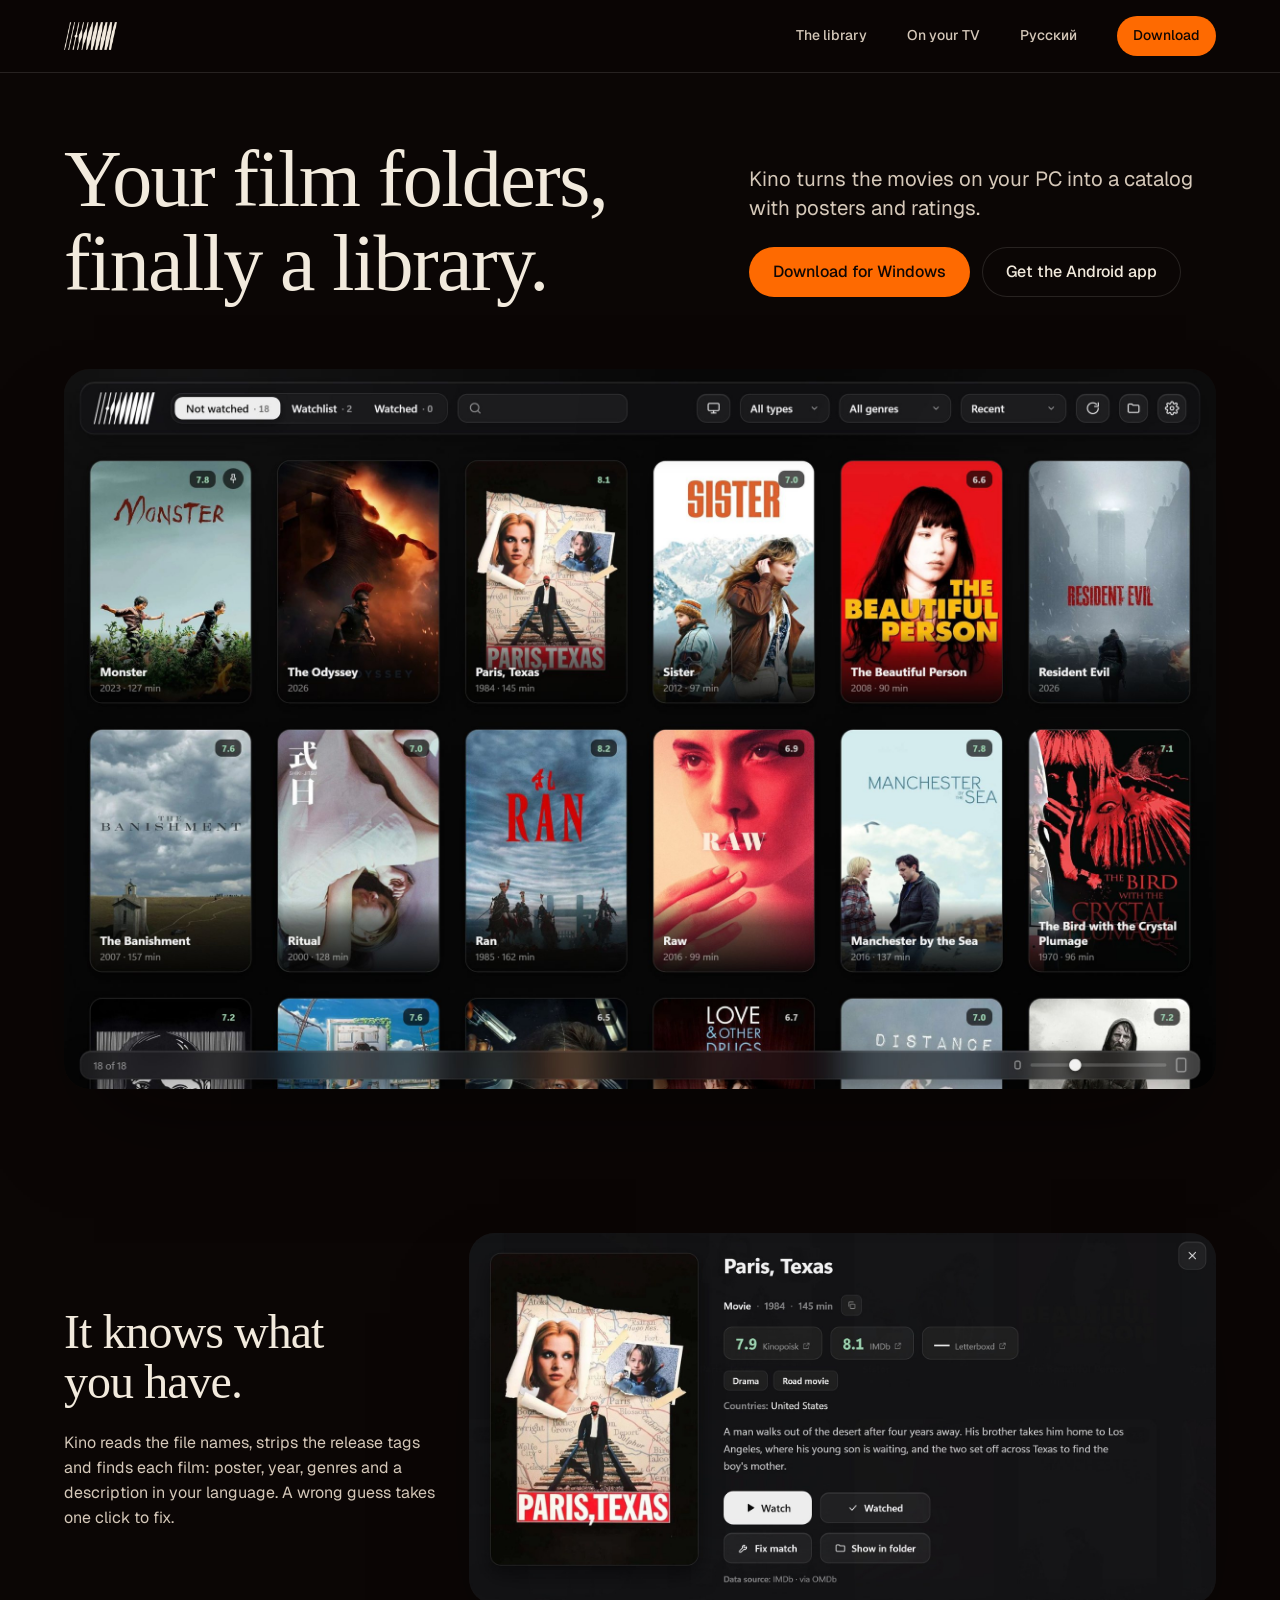
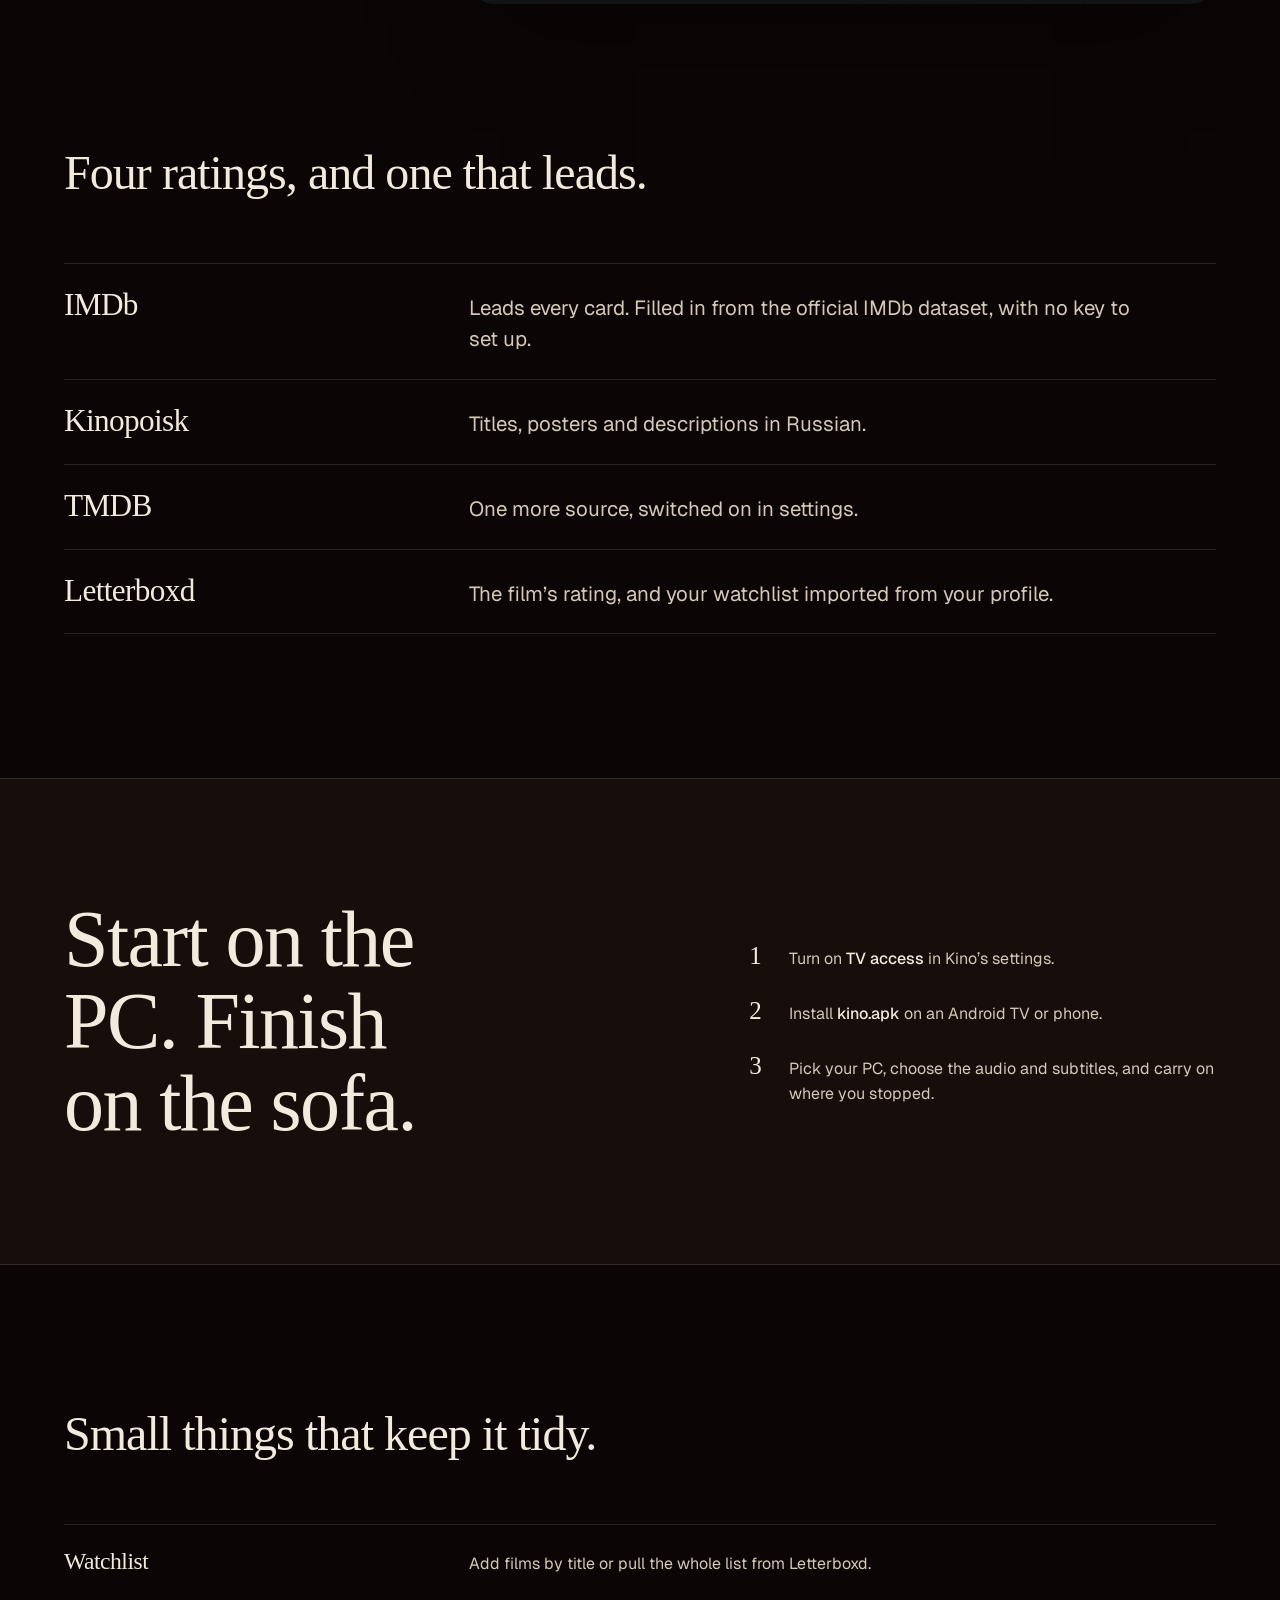
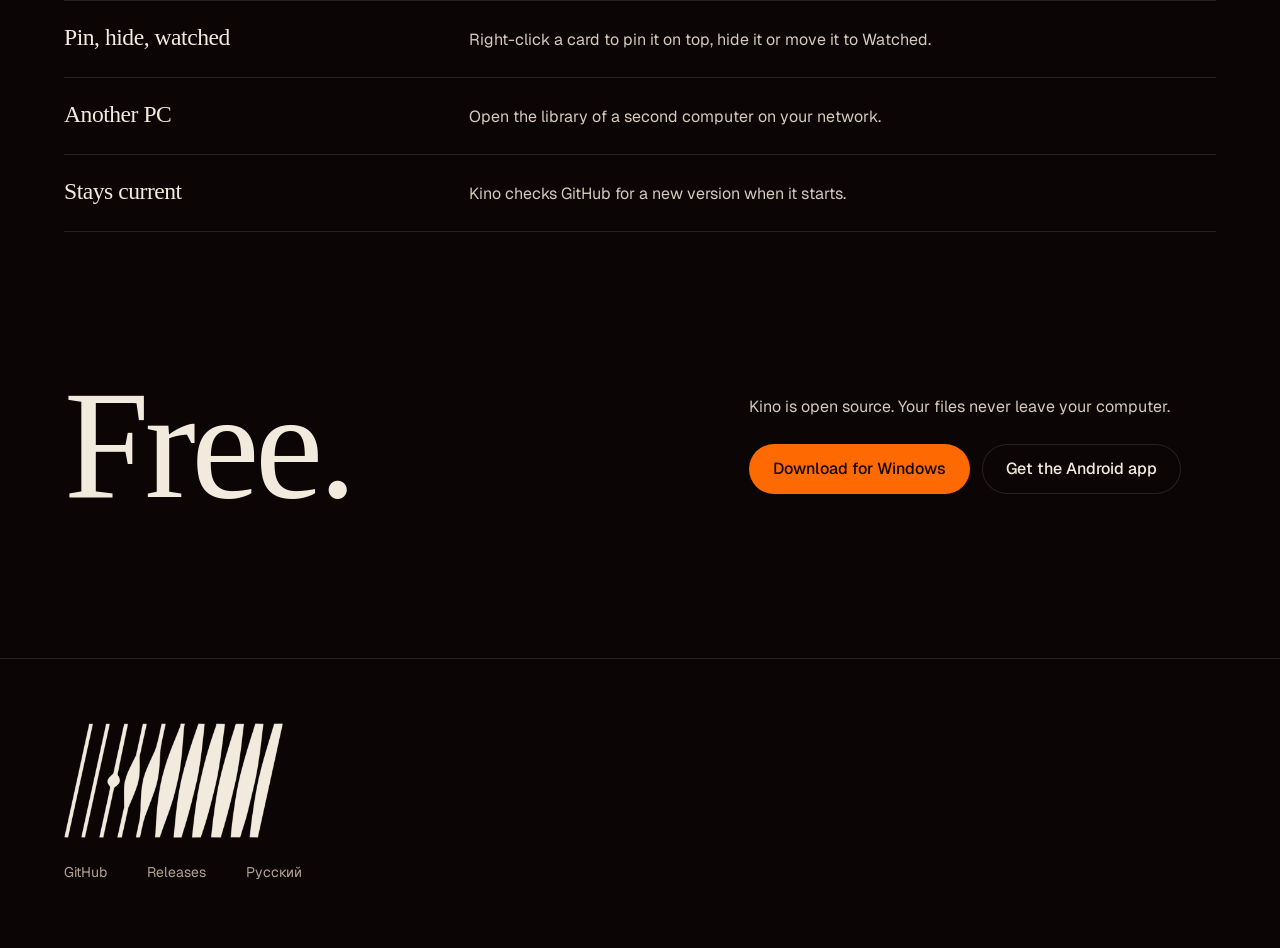
==== docs/index.html @ bf4167ba "Add site" ====
<!doctype html>
<html lang="en">
<head>
<meta charset="utf-8">
<meta name="viewport" content="width=device-width, initial-scale=1">
<title>Kino, a library for your films</title>
<meta name="description" content="Kino turns folders of movies and series on your PC into a catalog with posters and ratings, and plays them on Android TV.">
<link rel="preconnect" href="https://fonts.googleapis.com">
<link rel="preconnect" href="https://fonts.gstatic.com" crossorigin>
<link href="https://api.fontshare.com/v2/css?f[]=boska@500&display=swap" rel="stylesheet">
<link href="https://fonts.googleapis.com/css2?family=Geist:wght@400;500&family=Playfair+Display:wght@500&display=swap" rel="stylesheet">
<link rel="stylesheet" href="styles.css">
</head>
<body>
<header class="nav">
<div class="container">
<a class="wordmark" href="#top"><span class="logo"></span><span class="visually-hidden">Kino</span></a>
<ul class="nav-links">
<li><a href="#library">The library</a></li>
<li><a href="#tv">On your TV</a></li>
<li><a href="ru.html" lang="ru">Русский</a></li>
</ul>
<a class="btn btn--primary btn--small" href="#get">Download</a>
</div>
</header>

<main id="top">
<div class="hero container">
<div class="hero-head">
<h1>Your film folders, finally a library.</h1>
<div class="hero-side">
<p class="lead">Kino turns the movies on your PC into a catalog with posters and ratings.</p>
<div class="actions">
<a class="btn btn--primary" href="https://github.com/idLorem/kino/releases/latest/download/installer.exe">Download for Windows</a>
<a class="btn btn--ghost" href="https://github.com/idLorem/kino/releases/latest/download/kino.apk">Get the Android app</a>
</div>
</div>
</div>
<figure class="screen"><img src="images/kino-library.jpg" width="2400" height="1500" alt="The Kino window: a grid of film posters with ratings, tabs for Not watched, Watchlist and Watched, and filters by type and genre"></figure>
</div>

<section id="library" class="container">
<div class="split">
<div class="split-text">
<h2>It knows what you have.</h2>
<p>Kino reads the file names, strips the release tags and finds each film: poster, year, genres and a description in your language. A wrong guess takes one click to fix.</p>
</div>
<figure class="screen"><img src="images/kino-card.jpg" width="1790" height="890" loading="lazy" alt="A film card in Kino: poster, ratings from Kinopoisk and IMDb, genres, description and the Watch button"></figure>
</div>
</section>

<section class="container">
<h2>Four ratings, and one that leads.</h2>
<dl class="rows">
<div><dt>IMDb</dt><dd>Leads every card. Filled in from the official IMDb dataset, with no key to set up.</dd></div>
<div><dt>Kinopoisk</dt><dd>Titles, posters and descriptions in Russian.</dd></div>
<div><dt>TMDB</dt><dd>One more source, switched on in settings.</dd></div>
<div><dt>Letterboxd</dt><dd>The film’s rating, and your watchlist imported from your profile.</dd></div>
</dl>
</section>

<div id="tv" class="band">
<div class="container">
<h2 class="statement">Start on the PC. Finish on the sofa.</h2>
<ol class="steps">
<li><span>Turn on <strong>TV access</strong> in Kino’s settings.</span></li>
<li><span>Install <strong>kino.apk</strong> on an Android TV or phone.</span></li>
<li><span>Pick your PC, choose the audio and subtitles, and carry on where you stopped.</span></li>
</ol>
</div>
</div>

<section class="container">
<h2>Small things that keep it tidy.</h2>
<dl class="rows rows--tight">
<div><dt>Watchlist</dt><dd>Add films by title or pull the whole list from Letterboxd.</dd></div>
<div><dt>Pin, hide, watched</dt><dd>Right-click a card to pin it on top, hide it or move it to Watched.</dd></div>
<div><dt>Another PC</dt><dd>Open the library of a second computer on your network.</dd></div>
<div><dt>Stays current</dt><dd>Kino checks GitHub for a new version when it starts.</dd></div>
</dl>
</section>

<section id="get" class="container">
<div class="get">
<p class="figure">Free.</p>
<div class="get-side">
<p>Kino is open source. Your files never leave your computer.</p>
<div class="actions">
<a class="btn btn--primary" href="https://github.com/idLorem/kino/releases/latest/download/installer.exe">Download for Windows</a>
<a class="btn btn--ghost" href="https://github.com/idLorem/kino/releases/latest/download/kino.apk">Get the Android app</a>
</div>
</div>
</div>
</section>
</main>

<footer class="footer">
<div class="container">
<p class="mast"><span class="logo"></span><span class="visually-hidden">Kino</span></p>
<ul>
<li><a href="https://github.com/idLorem/kino">GitHub</a></li>
<li><a href="https://github.com/idLorem/kino/releases/latest">Releases</a></li>
<li><a href="ru.html" lang="ru">Русский</a></li>
</ul>
</div>
</footer>
</body>
</html>
---- docs/styles.css ----
@import url("./tokens.css");
@import url("./base.css");

:root:lang(ru) { --font-display: "Playfair Display", "Iowan Old Style", Georgia, serif; }

html { scroll-behavior: smooth; }
body { min-height: 100vh; }
h1, h2, h3 { color: var(--color-ink); }
.muted { color: var(--color-muted); }

.nav { position: sticky; top: 0; z-index: var(--z-sticky-nav); background: color-mix(in oklab, var(--color-paper) 88%, transparent); border-bottom: var(--rule-hair) solid var(--color-rule); }
.nav .container { display: flex; align-items: center; gap: var(--space-xl); min-height: 72px; }
.wordmark { font-family: var(--font-display); font-weight: var(--display-weight); font-size: var(--text-xl); letter-spacing: var(--tracking-display); text-decoration: none; margin-right: auto; }
.logo { display: block; height: 28px; aspect-ratio: 696 / 365; background: var(--color-ink); -webkit-mask: url("images/logo.png") center / contain no-repeat; mask: url("images/logo.png") center / contain no-repeat; }
.footer .mast .logo { height: clamp(64px, 9vw, 120px); }
.nav-links { display: flex; gap: var(--space-xl); list-style: none; margin: 0; padding: 0; font-size: var(--text-sm); font-weight: 500; }
.nav-links a { color: var(--color-ink-2); text-decoration: none; transition: color var(--dur-short) var(--ease-out); }
.nav-links a:hover { color: var(--color-ink); text-decoration: underline; }

.btn { display: inline-flex; align-items: center; justify-content: center; min-height: 50px; padding: 0 var(--space-lg); border: 0; border-radius: var(--radius-pill); font-weight: 500; text-decoration: none; cursor: pointer; white-space: nowrap; transition: background-color var(--dur-short) var(--ease-out), box-shadow var(--dur-short) var(--ease-out), transform var(--dur-micro) var(--ease-out); }
.btn:active { transform: translateY(1px); }
.btn--primary { background: var(--color-accent); color: var(--color-accent-ink); }
.btn--primary:hover { background: var(--color-focus); }
.btn--primary:active { background: var(--heat-3); }
.btn--ghost { background: transparent; color: var(--color-ink); box-shadow: inset 0 0 0 var(--rule-hair) var(--color-rule); }
.btn--ghost:hover { background: var(--color-paper-2); box-shadow: inset 0 0 0 var(--rule-hair) var(--color-muted); }
.btn--ghost:active { background: var(--color-paper-3); }
.btn--small { min-height: 40px; padding: 0 var(--space-md); font-size: var(--text-sm); }
.btn[aria-disabled="true"] { opacity: 0.45; pointer-events: none; }
.actions { display: flex; flex-wrap: wrap; gap: var(--space-sm); }

.hero { padding-top: var(--space-2xl); }
.hero-head { display: grid; grid-template-columns: minmax(0, 7fr) minmax(0, 5fr); gap: var(--gap-columns); align-items: end; }
.hero-side { display: grid; gap: var(--space-lg); justify-items: start; padding-bottom: var(--space-xs); }
.hero-side .lead { color: var(--color-ink-2); }
.screen { margin: 0; border-radius: min(2vw, var(--radius-card)); overflow: hidden; box-shadow: var(--shadow-card); background: var(--color-paper-2); }
.screen img { width: 100%; }
.hero .screen { margin-top: var(--space-2xl); animation: rise var(--dur-long) var(--ease-out) both; animation-duration: 900ms; }
@keyframes rise { from { opacity: 0; transform: translateY(40px); } to { opacity: 1; transform: none; } }

section { padding-top: var(--section-gap); }
.split { display: grid; grid-template-columns: minmax(0, 4fr) minmax(0, 8fr); gap: var(--gap-columns); align-items: center; }
.split-text { display: grid; gap: var(--space-lg); }
.split-text p { color: var(--color-ink-2); }

.rows { margin: var(--space-2xl) 0 0; padding: 0; list-style: none; border-top: var(--rule-hair) solid var(--color-rule); }
.rows > li, .rows > div { display: grid; grid-template-columns: minmax(0, 4fr) minmax(0, 8fr); gap: var(--gap-columns); align-items: baseline; padding: var(--space-lg) 0; border-bottom: var(--rule-hair) solid var(--color-rule); }
.rows dt, .rows .name { font-family: var(--font-display); font-weight: var(--display-weight); font-size: var(--text-2xl); letter-spacing: var(--tracking-display); line-height: 1.1; }
.rows dd, .rows .what { margin: 0; color: var(--color-ink-2); font-size: var(--text-lead); max-width: 48ch; }
.rows--tight dt { font-size: var(--text-title); }
.rows--tight dd { font-size: var(--text-md); }

.band { color: var(--color-ink); margin-top: var(--section-gap); padding-block: var(--section-gap-s); background: var(--color-paper-2); border-block: var(--rule-hair) solid var(--color-rule); }
.band .container { display: grid; grid-template-columns: minmax(0, 7fr) minmax(0, 5fr); gap: var(--gap-columns); align-items: center; }
.statement { font-size: var(--text-display); line-height: 1.02; max-width: 14ch; }
:lang(ru) .statement { font-size: var(--text-display-s); line-height: 1.08; max-width: 16ch; }
.steps { margin: 0; padding: 0; list-style: none; counter-reset: step; display: grid; gap: var(--space-md); }
.steps li { counter-increment: step; display: grid; grid-template-columns: 2.5rem minmax(0, 1fr); align-items: baseline; color: var(--color-ink-2); }
.steps li::before { content: counter(step); font-family: var(--font-display); font-weight: var(--display-weight); font-size: var(--text-xl); color: var(--color-ink); font-variant-numeric: lining-nums tabular-nums; }
.steps strong { color: var(--color-ink); font-weight: 500; }

.get { display: grid; grid-template-columns: minmax(0, 7fr) minmax(0, 5fr); gap: var(--gap-columns); align-items: center; }
.figure { font-family: var(--font-display); font-weight: var(--display-weight); font-size: clamp(4.5rem, 12vw, 11rem); line-height: 0.9; min-width: 0; letter-spacing: -0.03em; font-variant-numeric: lining-nums tabular-nums; }
:lang(ru) .figure { font-size: clamp(3rem, 7.4vw, 7rem); line-height: 1; }
.get-side { display: grid; gap: var(--space-lg); justify-items: start; }
.get-side p { color: var(--color-ink-2); }

.footer { margin-top: var(--section-gap); padding-block: var(--space-2xl); border-top: var(--rule-hair) solid var(--color-rule); }
.footer .container { display: grid; gap: var(--space-lg); }
.footer .mast { font-family: var(--font-display); font-weight: var(--display-weight); font-size: var(--text-display); letter-spacing: var(--tracking-display); line-height: 1; }
.footer ul { display: flex; flex-wrap: wrap; gap: var(--space-xl); list-style: none; margin: 0; padding: 0; font-size: var(--text-sm); color: var(--color-muted); }
.footer a { text-decoration: none; }
.footer a:hover { color: var(--color-ink); text-decoration: underline; }

@media (max-width: 60rem) {
  .hero-head, .split, .band .container, .get { grid-template-columns: minmax(0, 1fr); align-items: start; }
  .rows > div { grid-template-columns: minmax(0, 1fr); gap: var(--space-xs); }
  .nav-links { display: none; }
  .hero { padding-top: var(--space-xl); }
  .hero .screen { margin-top: var(--space-xl); }
}
@media (prefers-reduced-motion: reduce) {
  html { scroll-behavior: auto; }
  .hero .screen { animation: none; }
}
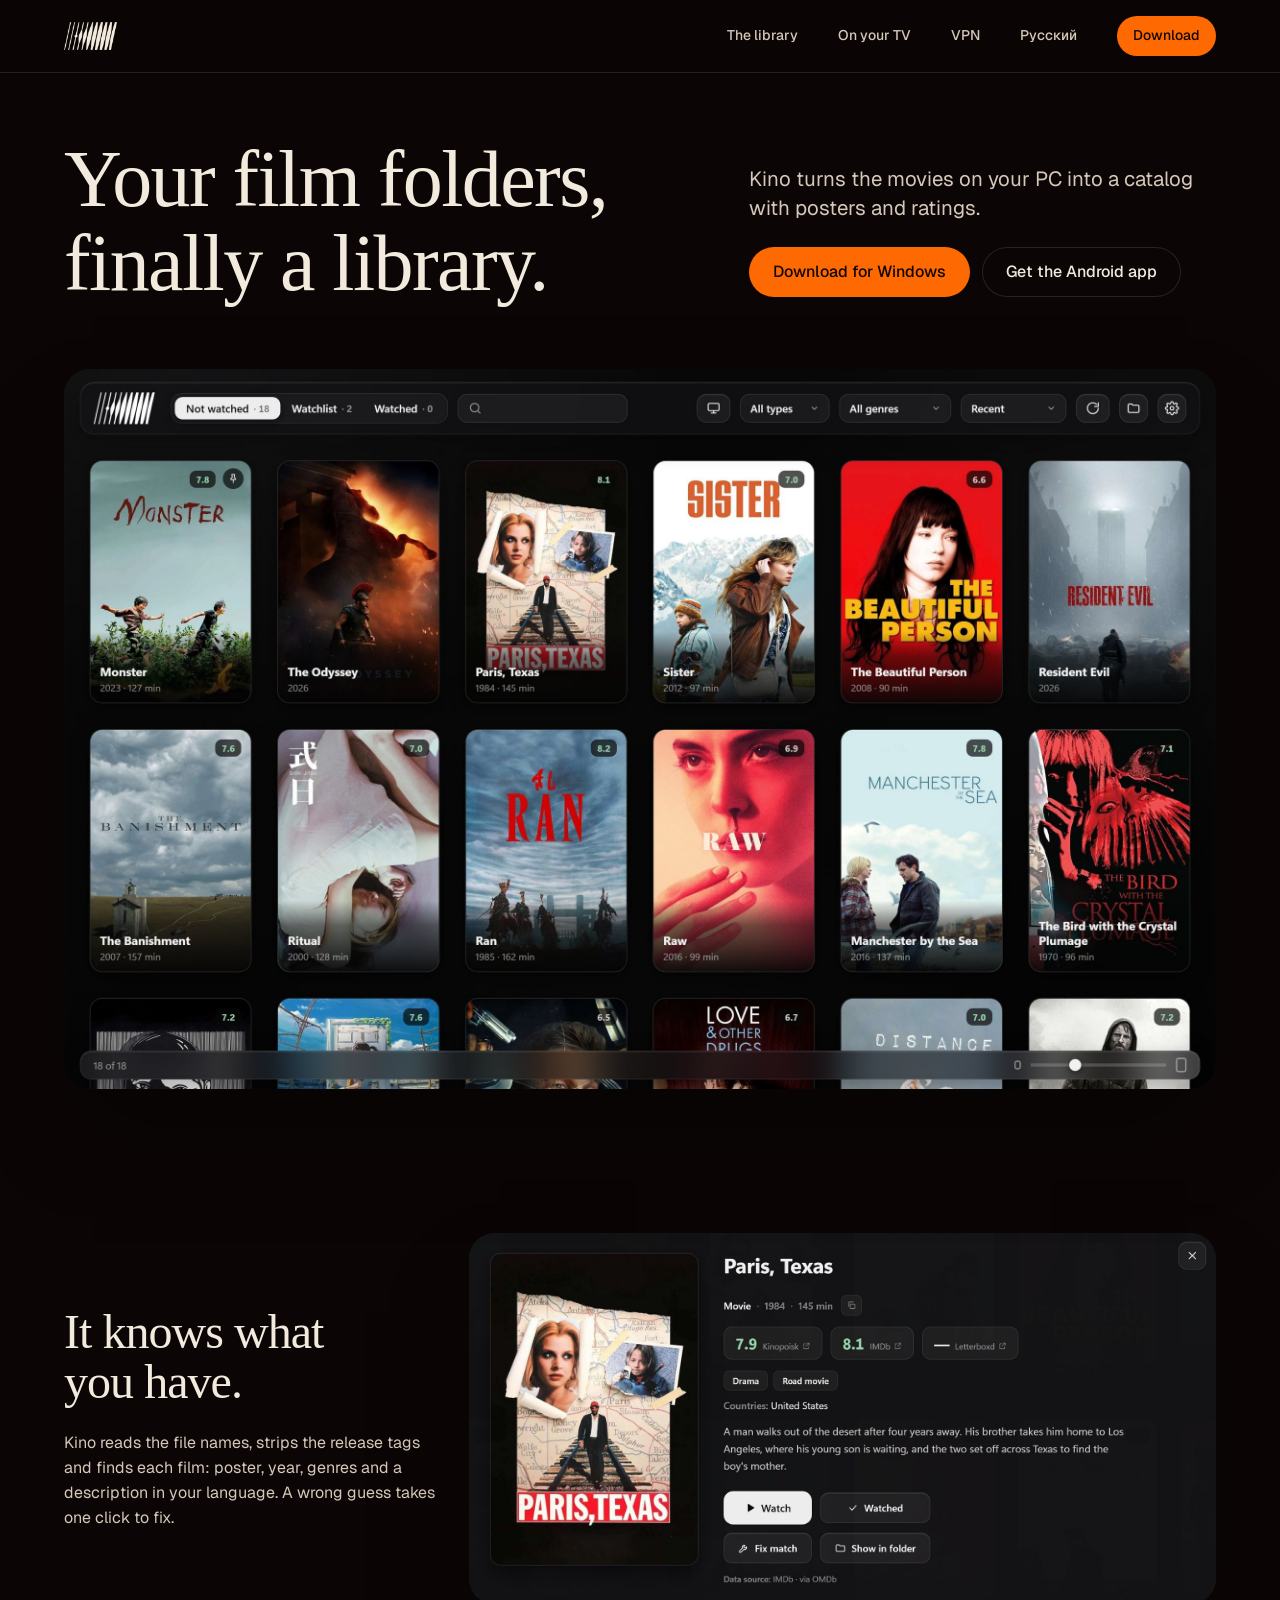
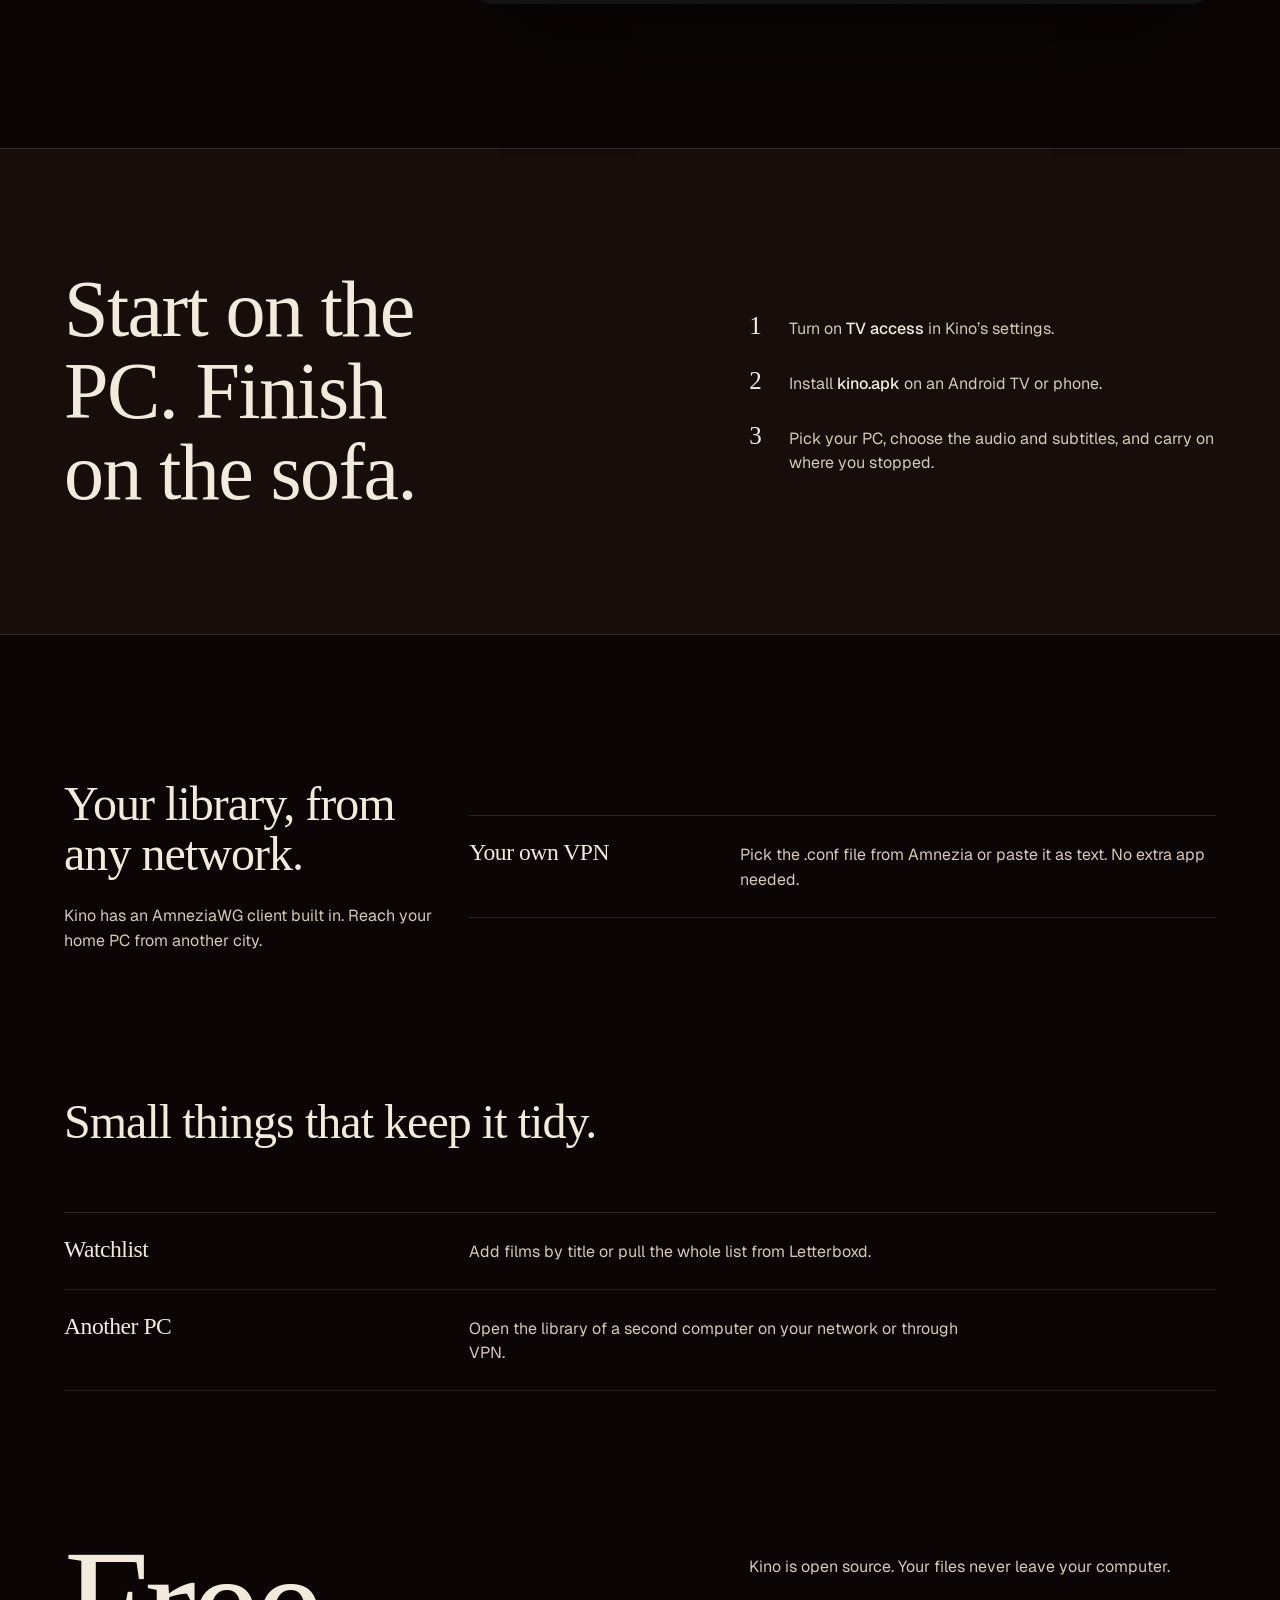
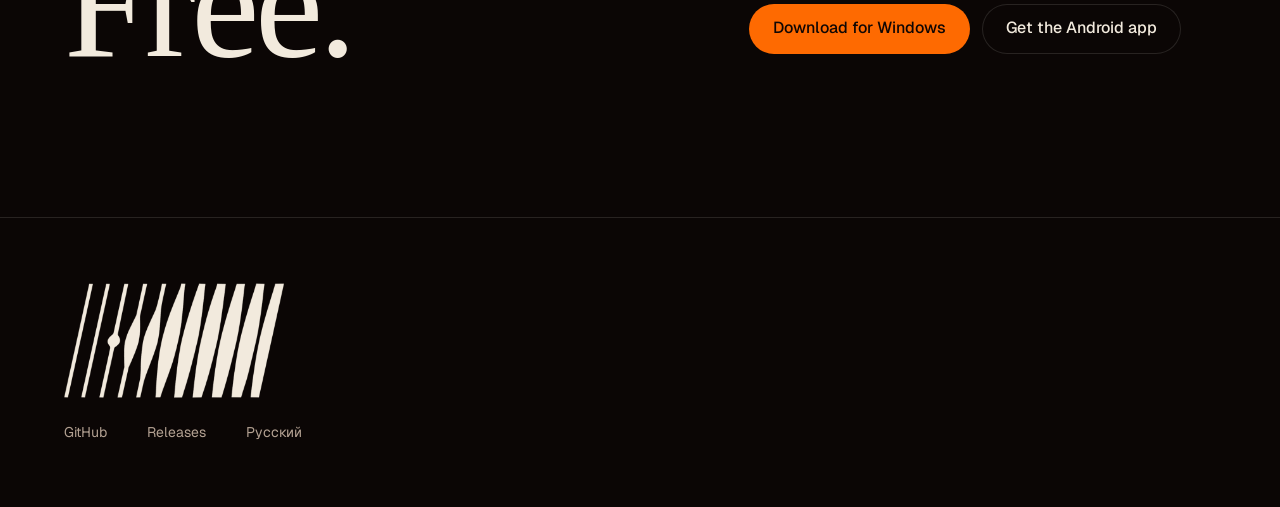
==== commit 21ebdeac: "1.0.9" ====
--- a/docs/index.html
+++ b/docs/index.html
@@ -18,6 +18,7 @@
 <ul class="nav-links">
 <li><a href="#library">The library</a></li>
 <li><a href="#tv">On your TV</a></li>
+<li><a href="#vpn">VPN</a></li>
 <li><a href="ru.html" lang="ru">Русский</a></li>
 </ul>
 <a class="btn btn--primary btn--small" href="#get">Download</a>
@@ -49,16 +50,6 @@
 </div>
 </section>
 
-<section class="container">
-<h2>Four ratings, and one that leads.</h2>
-<dl class="rows">
-<div><dt>IMDb</dt><dd>Leads every card. Filled in from the official IMDb dataset, with no key to set up.</dd></div>
-<div><dt>Kinopoisk</dt><dd>Titles, posters and descriptions in Russian.</dd></div>
-<div><dt>TMDB</dt><dd>One more source, switched on in settings.</dd></div>
-<div><dt>Letterboxd</dt><dd>The film’s rating, and your watchlist imported from your profile.</dd></div>
-</dl>
-</section>
-
 <div id="tv" class="band">
 <div class="container">
 <h2 class="statement">Start on the PC. Finish on the sofa.</h2>
@@ -70,13 +61,23 @@
 </div>
 </div>
 
+<section id="vpn" class="container">
+<div class="split">
+<div class="split-text">
+<h2>Your library, from any network.</h2>
+<p>Kino has an AmneziaWG client built in. Reach your home PC from another city.</p>
+</div>
+<dl class="rows rows--tight">
+<div><dt>Your own VPN</dt><dd>Pick the .conf file from Amnezia or paste it as text. No extra app needed.</dd></div>
+</dl>
+</div>
+</section>
+
 <section class="container">
 <h2>Small things that keep it tidy.</h2>
 <dl class="rows rows--tight">
 <div><dt>Watchlist</dt><dd>Add films by title or pull the whole list from Letterboxd.</dd></div>
-<div><dt>Pin, hide, watched</dt><dd>Right-click a card to pin it on top, hide it or move it to Watched.</dd></div>
-<div><dt>Another PC</dt><dd>Open the library of a second computer on your network.</dd></div>
-<div><dt>Stays current</dt><dd>Kino checks GitHub for a new version when it starts.</dd></div>
+<div><dt>Another PC</dt><dd>Open the library of a second computer on your network or through VPN.</dd></div>
 </dl>
 </section>
 
--- a/docs/styles.css
+++ b/docs/styles.css
@@ -42,6 +42,7 @@
 .split { display: grid; grid-template-columns: minmax(0, 4fr) minmax(0, 8fr); gap: var(--gap-columns); align-items: center; }
 .split-text { display: grid; gap: var(--space-lg); }
 .split-text p { color: var(--color-ink-2); }
+.split > .rows { margin-top: 0; }
 
 .rows { margin: var(--space-2xl) 0 0; padding: 0; list-style: none; border-top: var(--rule-hair) solid var(--color-rule); }
 .rows > li, .rows > div { display: grid; grid-template-columns: minmax(0, 4fr) minmax(0, 8fr); gap: var(--gap-columns); align-items: baseline; padding: var(--space-lg) 0; border-bottom: var(--rule-hair) solid var(--color-rule); }
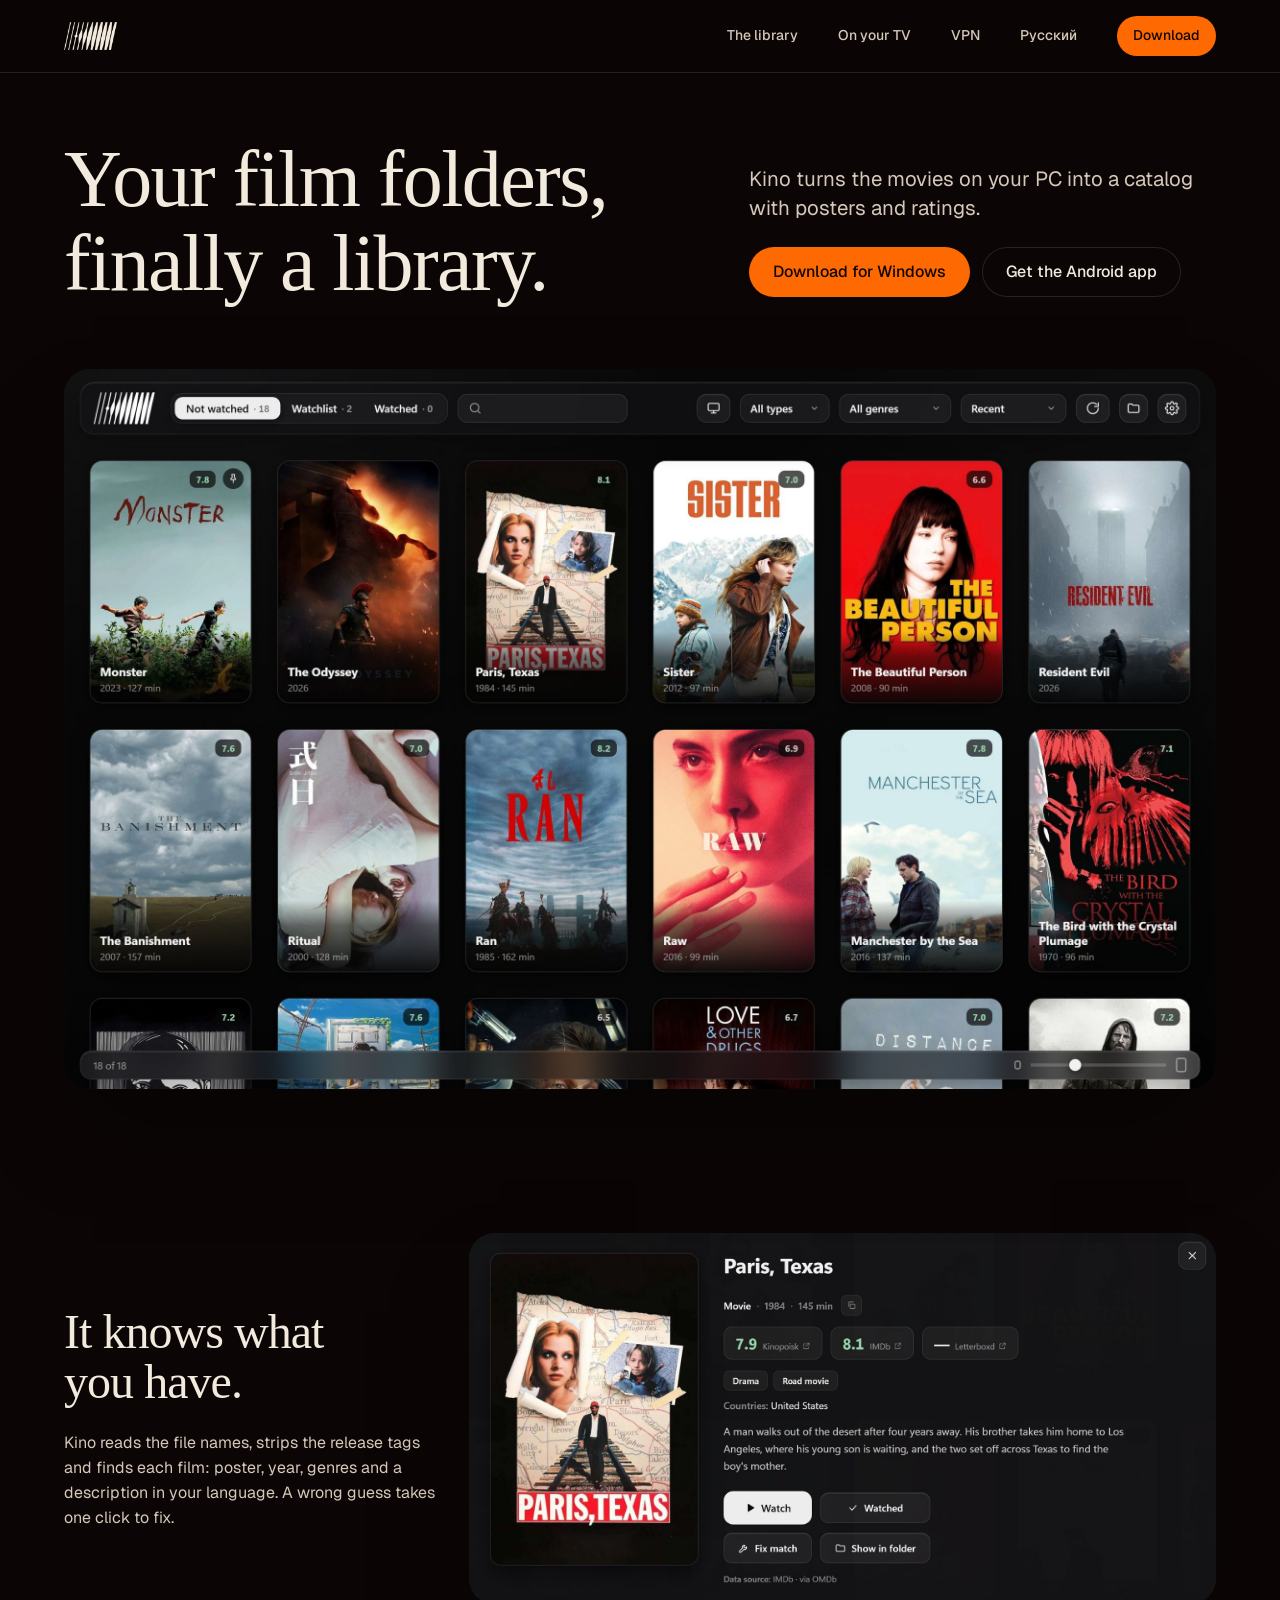
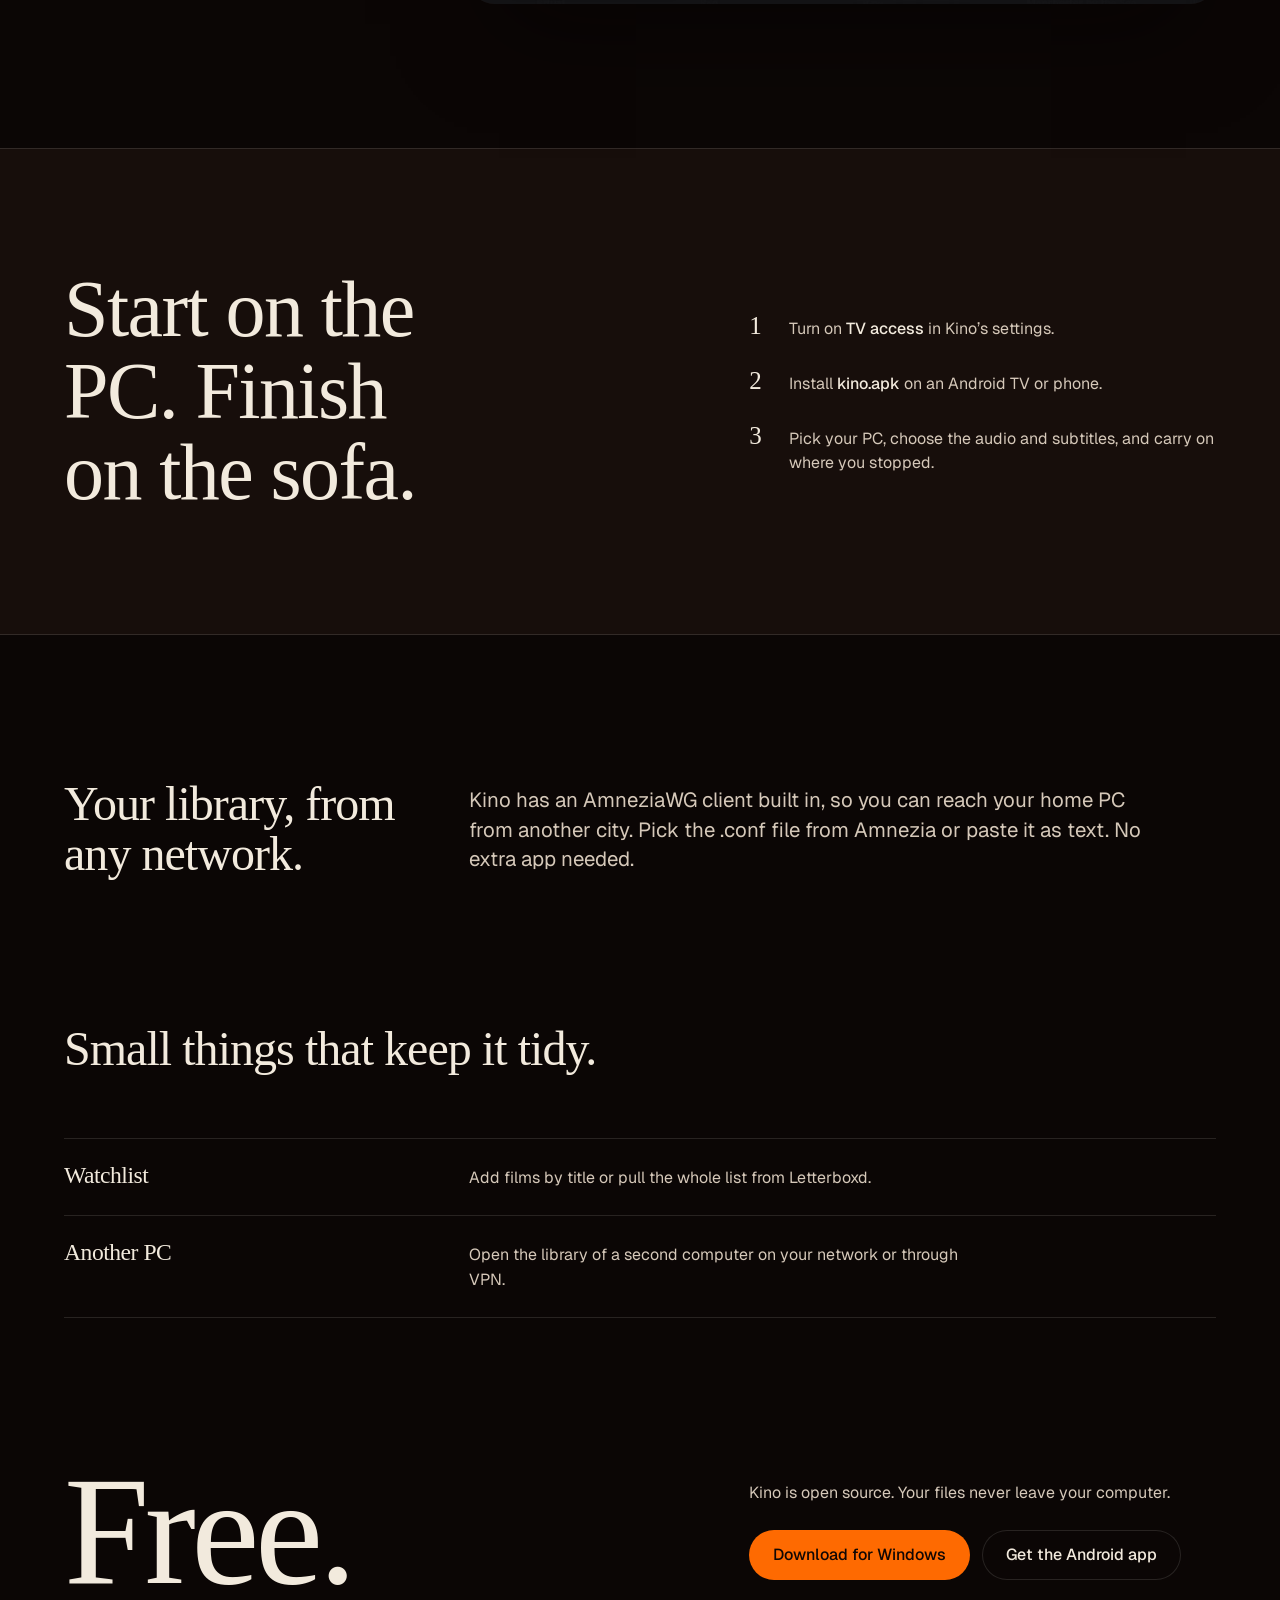
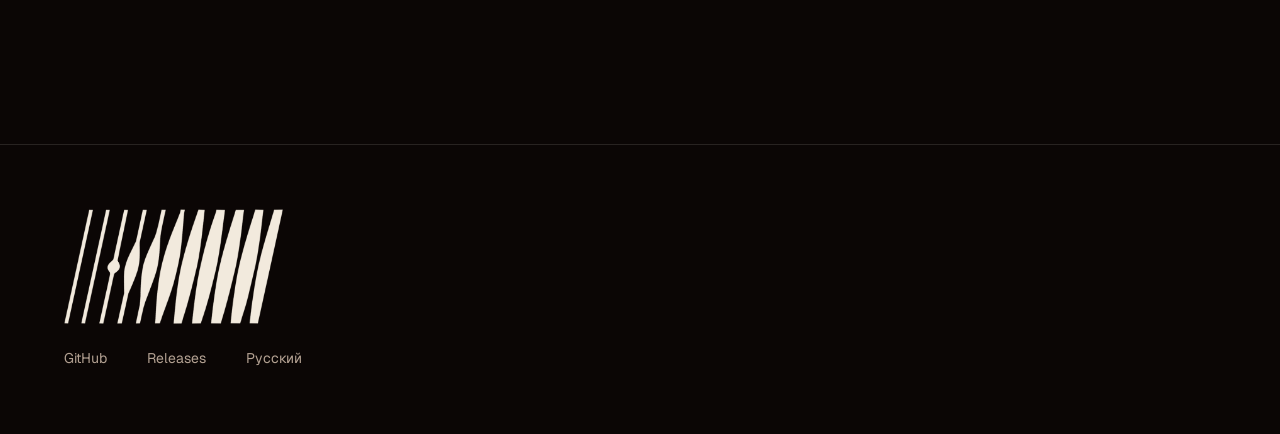
==== commit 346de4e3: "1.0.9" ====
--- a/docs/index.html
+++ b/docs/index.html
@@ -63,13 +63,8 @@
 
 <section id="vpn" class="container">
 <div class="split">
-<div class="split-text">
 <h2>Your library, from any network.</h2>
-<p>Kino has an AmneziaWG client built in. Reach your home PC from another city.</p>
-</div>
-<dl class="rows rows--tight">
-<div><dt>Your own VPN</dt><dd>Pick the .conf file from Amnezia or paste it as text. No extra app needed.</dd></div>
-</dl>
+<p class="lead">Kino has an AmneziaWG client built in, so you can reach your home PC from another city. Pick the .conf file from Amnezia or paste it as text. No extra app needed.</p>
 </div>
 </section>
 
--- a/docs/styles.css
+++ b/docs/styles.css
@@ -42,7 +42,7 @@
 .split { display: grid; grid-template-columns: minmax(0, 4fr) minmax(0, 8fr); gap: var(--gap-columns); align-items: center; }
 .split-text { display: grid; gap: var(--space-lg); }
 .split-text p { color: var(--color-ink-2); }
-.split > .rows { margin-top: 0; }
+.split > .lead { color: var(--color-ink-2); max-width: 48ch; }
 
 .rows { margin: var(--space-2xl) 0 0; padding: 0; list-style: none; border-top: var(--rule-hair) solid var(--color-rule); }
 .rows > li, .rows > div { display: grid; grid-template-columns: minmax(0, 4fr) minmax(0, 8fr); gap: var(--gap-columns); align-items: baseline; padding: var(--space-lg) 0; border-bottom: var(--rule-hair) solid var(--color-rule); }
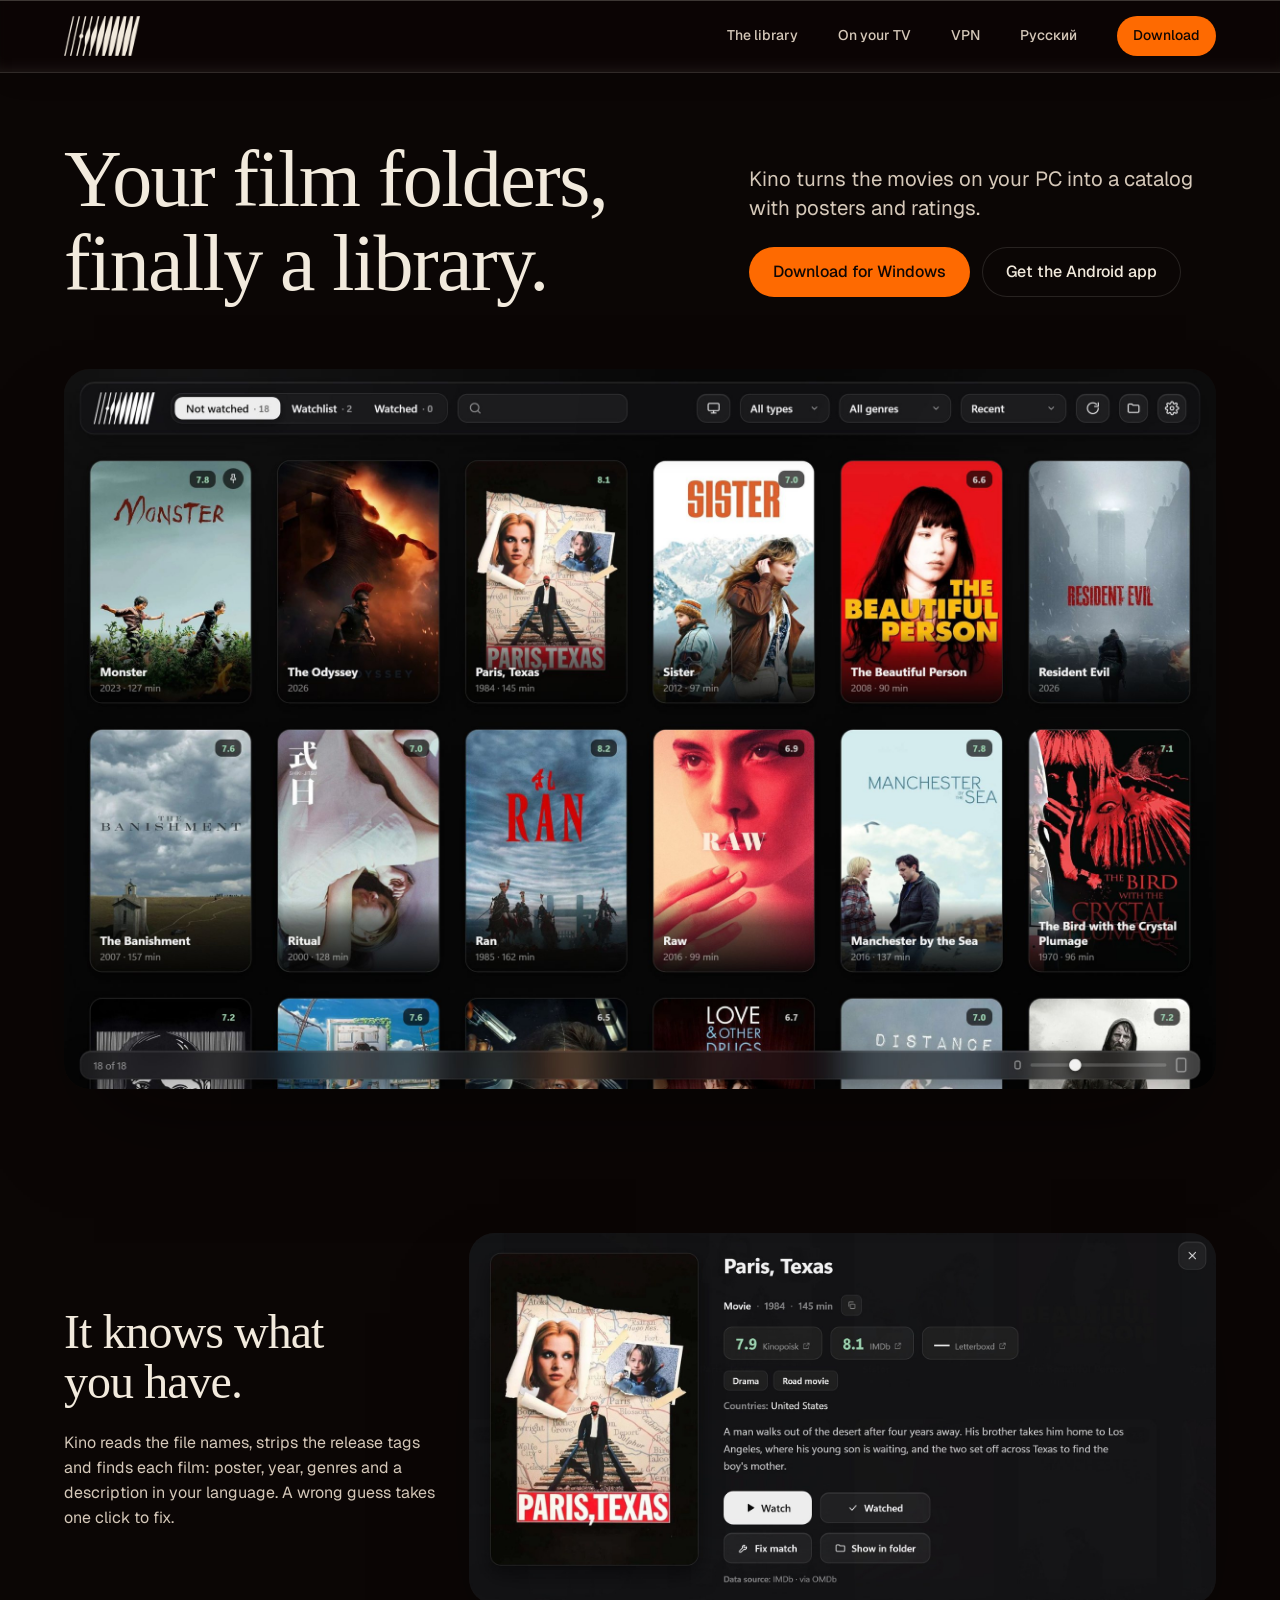
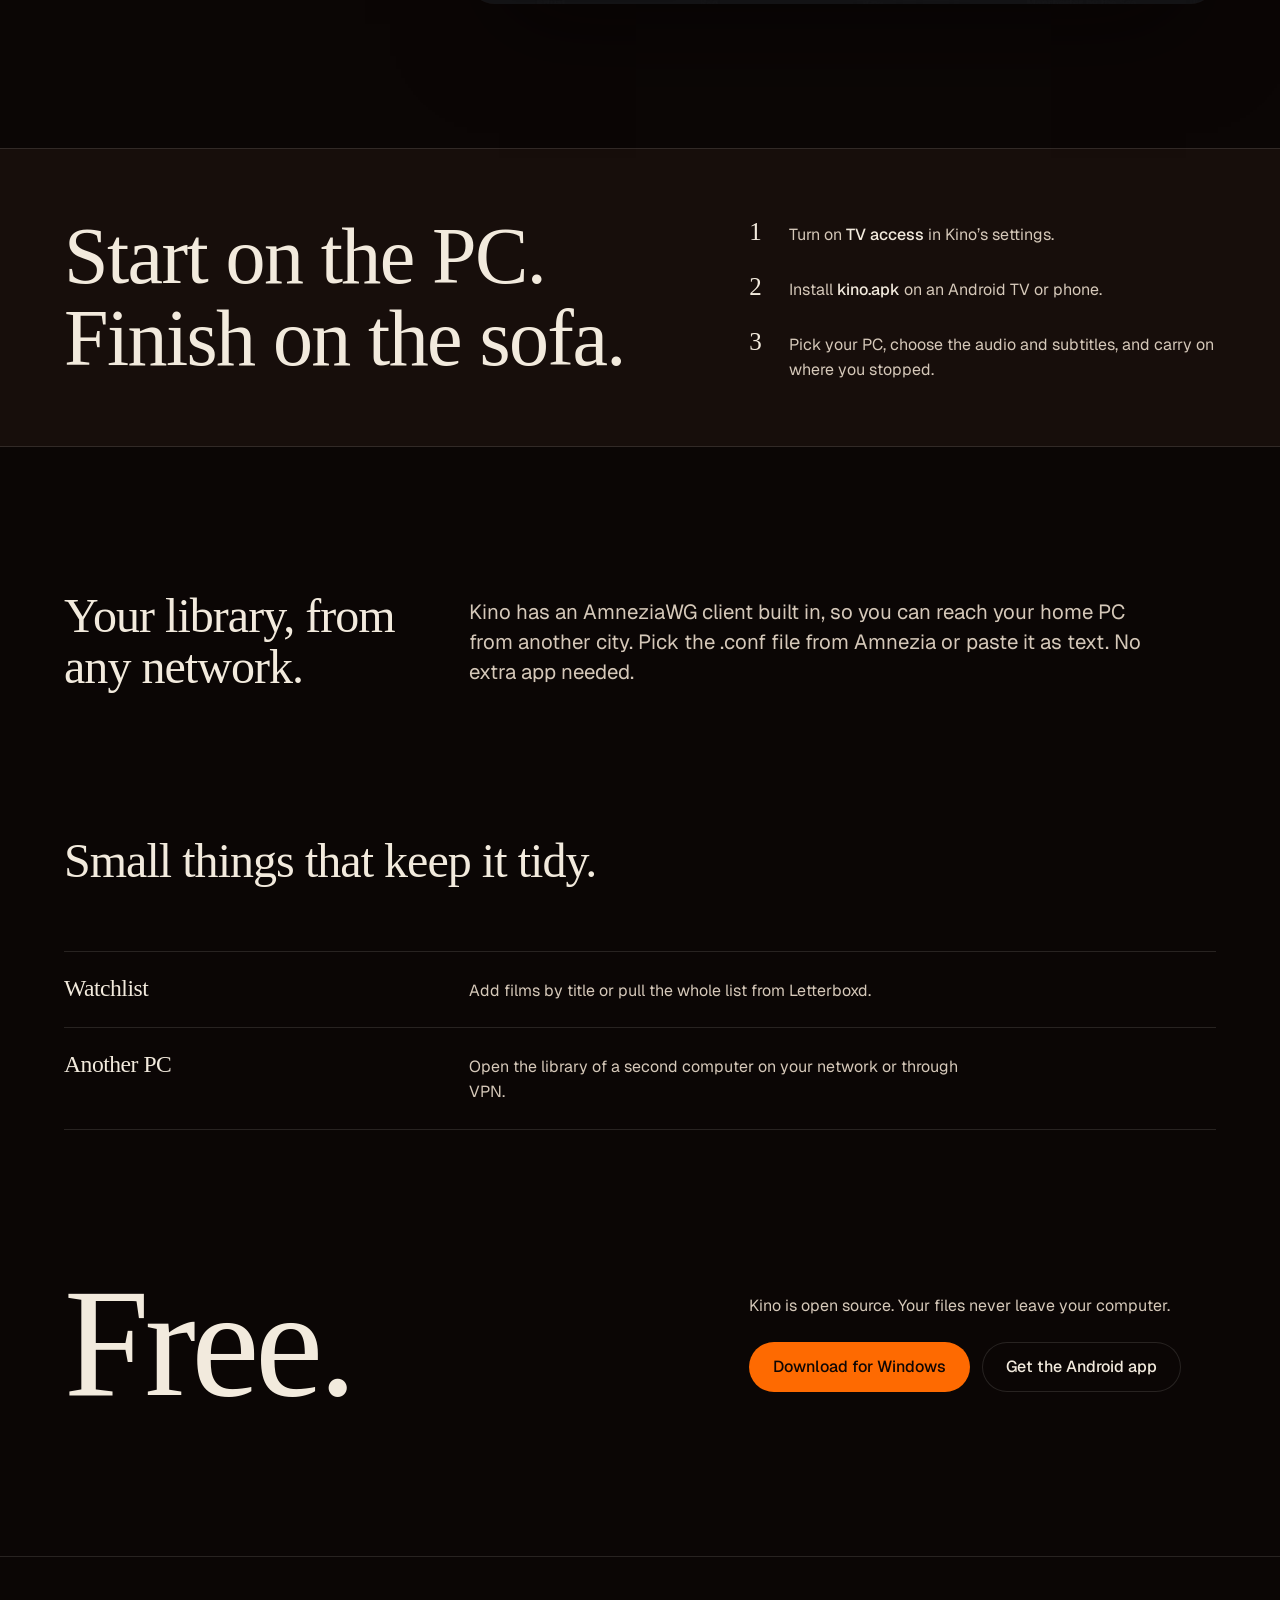
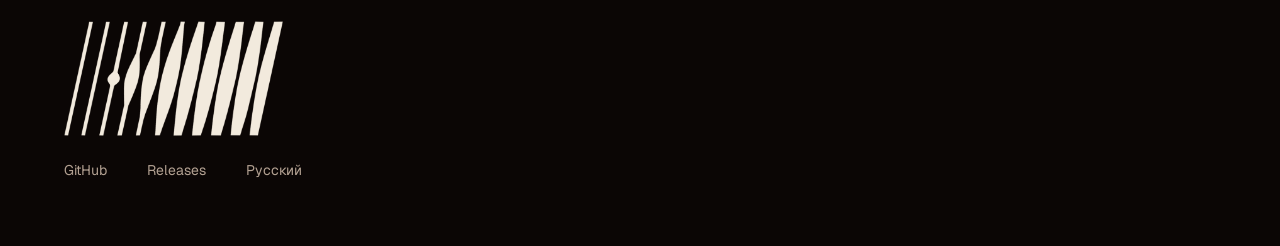
==== commit 278404da: "1.0.9" ====
--- a/docs/index.html
+++ b/docs/index.html
@@ -12,6 +12,7 @@
 <link rel="stylesheet" href="styles.css">
 </head>
 <body>
+<svg width="0" height="0" style="position:absolute" aria-hidden="true"><filter id="kino-glass" x="0" y="0" width="100%" height="100%" color-interpolation-filters="sRGB"><feImage href="data:image/svg+xml,%3Csvg%20xmlns%3D%22http%3A%2F%2Fwww.w3.org%2F2000%2Fsvg%22%20width%3D%22100%22%20height%3D%22100%22%20preserveAspectRatio%3D%22none%22%3E%3Cdefs%3E%3ClinearGradient%20id%3D%22g%22%20x1%3D%220%22%20y1%3D%220%22%20x2%3D%220%22%20y2%3D%221%22%3E%3Cstop%20offset%3D%220%22%20stop-color%3D%22rgb%28128%2C232%2C128%29%22%2F%3E%3Cstop%20offset%3D%220.35%22%20stop-color%3D%22rgb%28128%2C150%2C128%29%22%2F%3E%3Cstop%20offset%3D%220.5%22%20stop-color%3D%22rgb%28128%2C128%2C128%29%22%2F%3E%3Cstop%20offset%3D%220.65%22%20stop-color%3D%22rgb%28128%2C106%2C128%29%22%2F%3E%3Cstop%20offset%3D%221%22%20stop-color%3D%22rgb%28128%2C24%2C128%29%22%2F%3E%3C%2FlinearGradient%3E%3ClinearGradient%20id%3D%22h%22%20x1%3D%220%22%20y1%3D%220%22%20x2%3D%221%22%20y2%3D%220%22%3E%3Cstop%20offset%3D%220%22%20stop-color%3D%22rgb%28232%2C128%2C128%29%22%2F%3E%3Cstop%20offset%3D%220.06%22%20stop-color%3D%22rgb%28128%2C128%2C128%29%22%2F%3E%3Cstop%20offset%3D%220.94%22%20stop-color%3D%22rgb%28128%2C128%2C128%29%22%2F%3E%3Cstop%20offset%3D%221%22%20stop-color%3D%22rgb%2824%2C128%2C128%29%22%2F%3E%3C%2FlinearGradient%3E%3C%2Fdefs%3E%3Crect%20width%3D%22100%22%20height%3D%22100%22%20fill%3D%22url%28%23g%29%22%2F%3E%3Crect%20width%3D%22100%22%20height%3D%22100%22%20fill%3D%22url%28%23h%29%22%20style%3D%22mix-blend-mode%3Ascreen%22%20opacity%3D%220%22%2F%3E%3C%2Fsvg%3E" preserveAspectRatio="none" result="map"/><feDisplacementMap in="SourceGraphic" in2="map" scale="40" xChannelSelector="R" yChannelSelector="G"/></filter></svg>
 <header class="nav">
 <div class="container">
 <a class="wordmark" href="#top"><span class="logo"></span><span class="visually-hidden">Kino</span></a>
--- a/docs/styles.css
+++ b/docs/styles.css
@@ -8,10 +8,11 @@
 h1, h2, h3 { color: var(--color-ink); }
 .muted { color: var(--color-muted); }
 
-.nav { position: sticky; top: 0; z-index: var(--z-sticky-nav); background: color-mix(in oklab, var(--color-paper) 88%, transparent); border-bottom: var(--rule-hair) solid var(--color-rule); }
+.nav { position: sticky; top: 0; z-index: var(--z-sticky-nav); background: color-mix(in oklab, var(--color-paper) 65%, transparent); -webkit-backdrop-filter: blur(2px) saturate(1.6); backdrop-filter: blur(2px) saturate(1.6); border-bottom: var(--rule-hair) solid color-mix(in oklab, var(--color-ink) 16%, transparent); box-shadow: inset 0 1px 0 color-mix(in oklab, var(--color-ink) 22%, transparent), inset 0 -12px 18px -14px color-mix(in oklab, var(--color-ink) 14%, transparent), 0 10px 30px -18px oklch(5% 0.01 40 / 0.6); }
+@supports (backdrop-filter: url(#kino-glass)) and (not (-webkit-hyphens: none)) { .nav { -webkit-backdrop-filter: url(#kino-glass) blur(2px) saturate(1.6); backdrop-filter: url(#kino-glass) blur(2px) saturate(1.6); } }
 .nav .container { display: flex; align-items: center; gap: var(--space-xl); min-height: 72px; }
 .wordmark { font-family: var(--font-display); font-weight: var(--display-weight); font-size: var(--text-xl); letter-spacing: var(--tracking-display); text-decoration: none; margin-right: auto; }
-.logo { display: block; height: 28px; aspect-ratio: 696 / 365; background: var(--color-ink); -webkit-mask: url("images/logo.png") center / contain no-repeat; mask: url("images/logo.png") center / contain no-repeat; }
+.logo { display: block; height: 40px; aspect-ratio: 696 / 365; background: var(--color-ink); -webkit-mask: url("images/logo.png") center / contain no-repeat; mask: url("images/logo.png") center / contain no-repeat; }
 .footer .mast .logo { height: clamp(64px, 9vw, 120px); }
 .nav-links { display: flex; gap: var(--space-xl); list-style: none; margin: 0; padding: 0; font-size: var(--text-sm); font-weight: 500; }
 .nav-links a { color: var(--color-ink-2); text-decoration: none; transition: color var(--dur-short) var(--ease-out); }
@@ -51,10 +52,10 @@
 .rows--tight dt { font-size: var(--text-title); }
 .rows--tight dd { font-size: var(--text-md); }
 
-.band { color: var(--color-ink); margin-top: var(--section-gap); padding-block: var(--section-gap-s); background: var(--color-paper-2); border-block: var(--rule-hair) solid var(--color-rule); }
+.band { color: var(--color-ink); margin-top: var(--section-gap); padding-block: var(--space-2xl); background: var(--color-paper-2); border-block: var(--rule-hair) solid var(--color-rule); }
 .band .container { display: grid; grid-template-columns: minmax(0, 7fr) minmax(0, 5fr); gap: var(--gap-columns); align-items: center; }
-.statement { font-size: var(--text-display); line-height: 1.02; max-width: 14ch; }
-:lang(ru) .statement { font-size: var(--text-display-s); line-height: 1.08; max-width: 16ch; }
+.statement { font-size: var(--text-display); line-height: 1.02; max-width: 18ch; }
+:lang(ru) .statement { font-size: var(--text-display-s); line-height: 1.08; max-width: 22ch; }
 .steps { margin: 0; padding: 0; list-style: none; counter-reset: step; display: grid; gap: var(--space-md); }
 .steps li { counter-increment: step; display: grid; grid-template-columns: 2.5rem minmax(0, 1fr); align-items: baseline; color: var(--color-ink-2); }
 .steps li::before { content: counter(step); font-family: var(--font-display); font-weight: var(--display-weight); font-size: var(--text-xl); color: var(--color-ink); font-variant-numeric: lining-nums tabular-nums; }
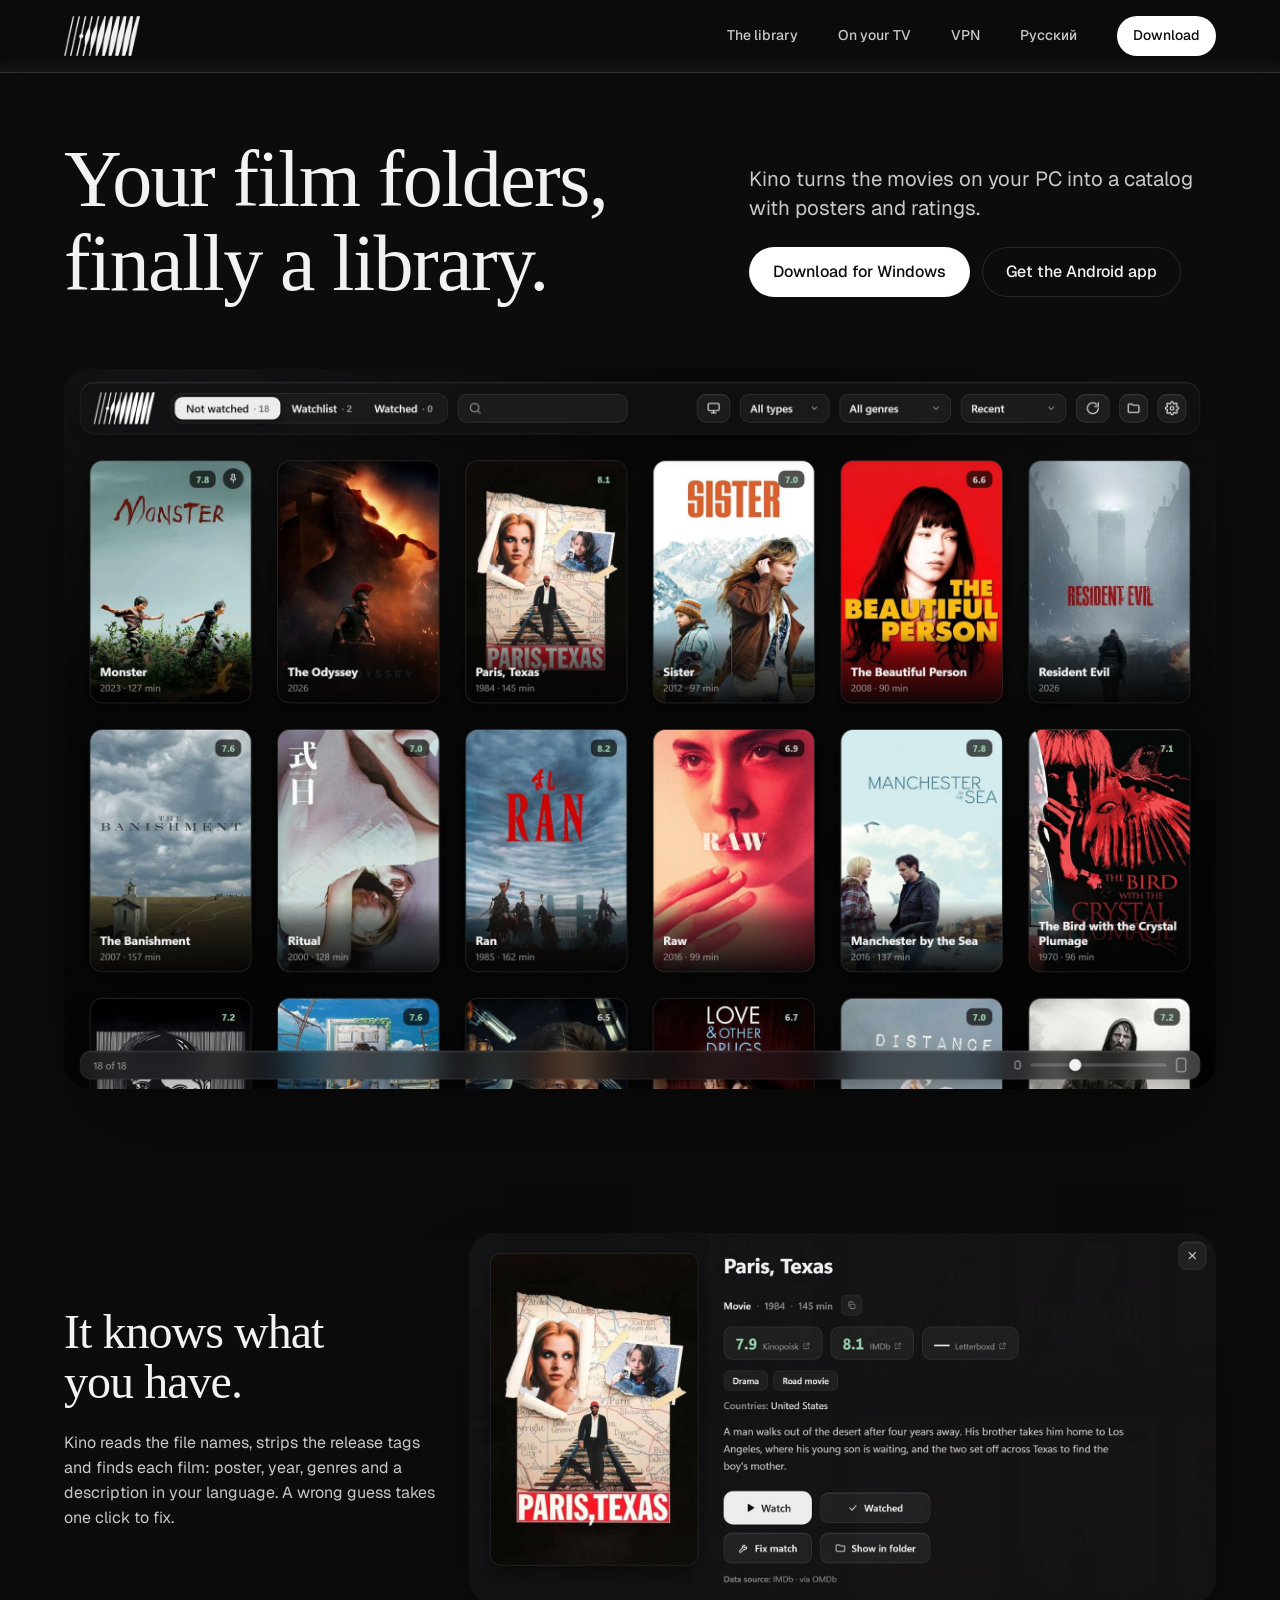
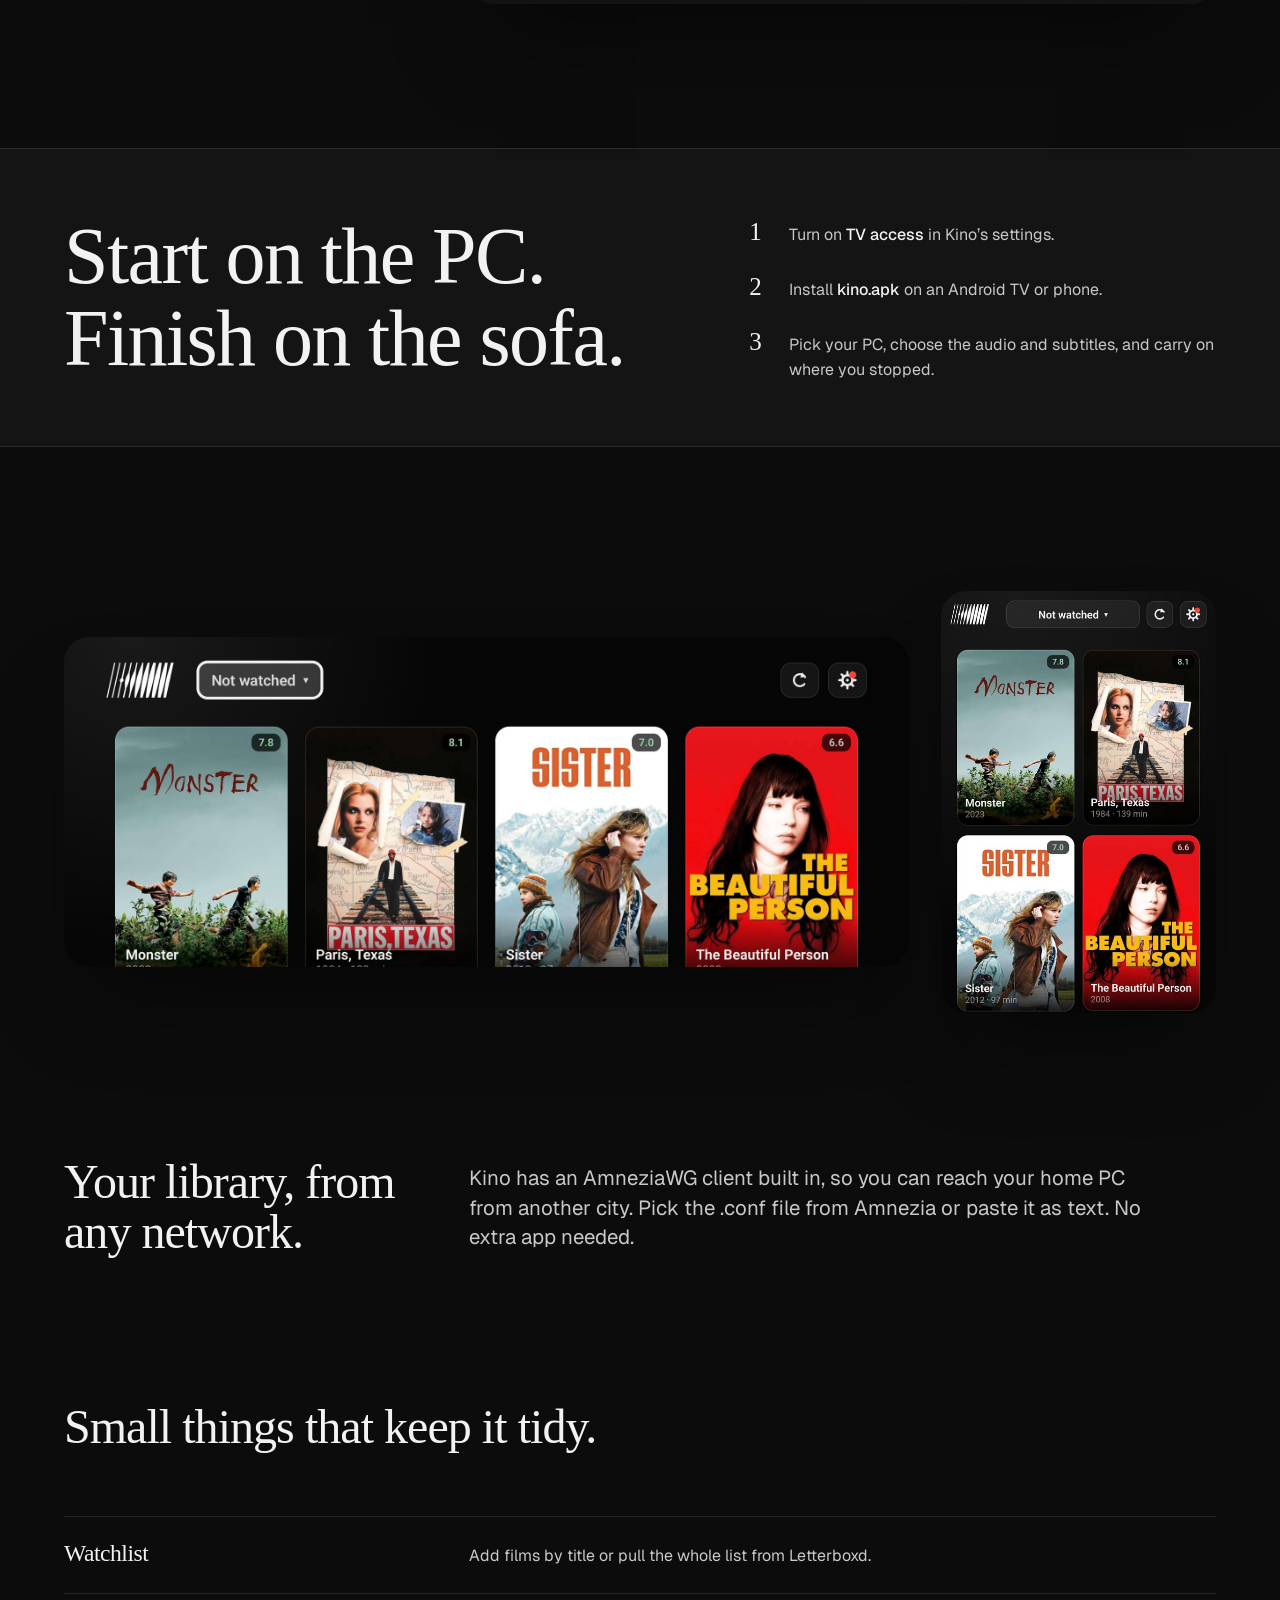
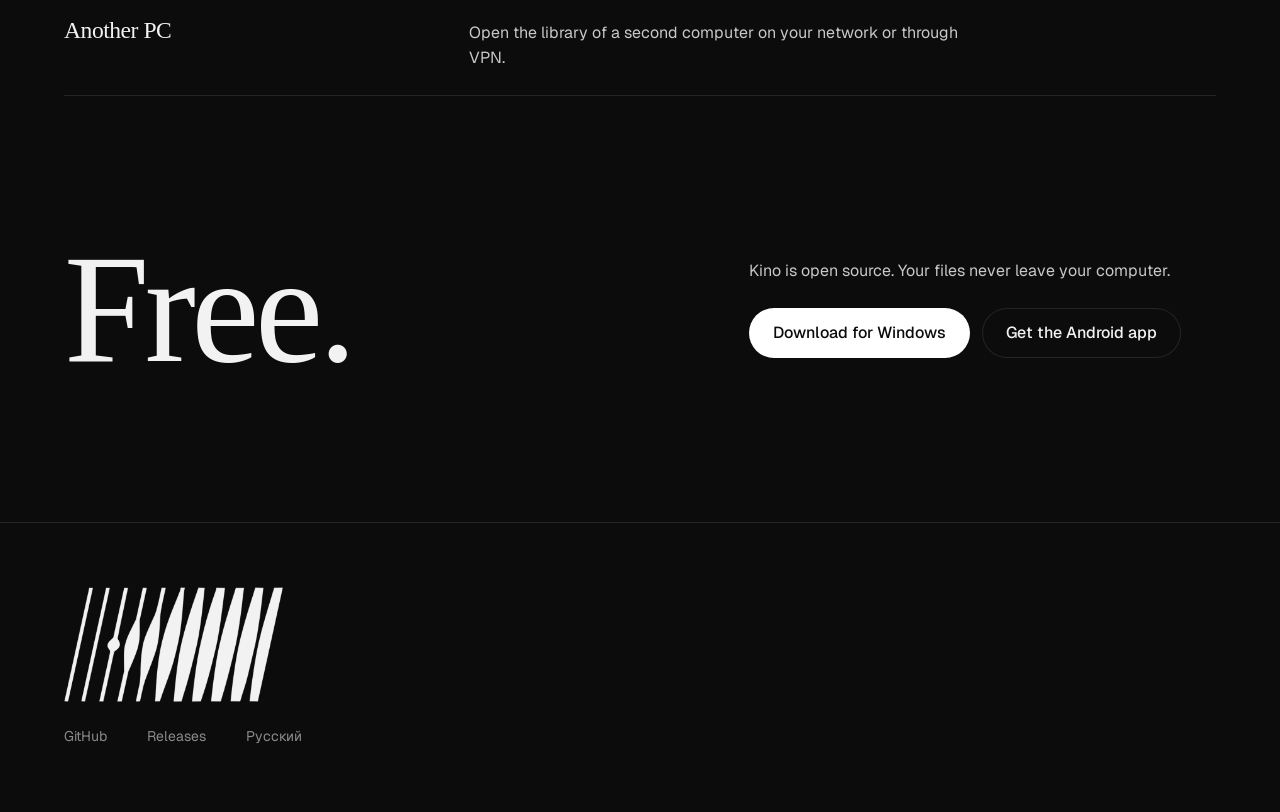
==== commit 10e5c3a3: "1.0.21" ====
--- a/docs/index.html
+++ b/docs/index.html
@@ -62,6 +62,13 @@
 </div>
 </div>
 
+<section class="container">
+<div class="devices">
+<figure class="screen"><img src="images/android-tv.jpg" width="1920" height="750" loading="lazy" alt="Kino on Android TV and on a phone, with the same library"></figure>
+<figure class="screen"><img src="images/android-phone.jpg" width="540" height="829" loading="lazy" alt=""></figure>
+</div>
+</section>
+
 <section id="vpn" class="container">
 <div class="split">
 <h2>Your library, from any network.</h2>
--- a/docs/styles.css
+++ b/docs/styles.css
@@ -8,7 +8,7 @@
 h1, h2, h3 { color: var(--color-ink); }
 .muted { color: var(--color-muted); }
 
-.nav { position: sticky; top: 0; z-index: var(--z-sticky-nav); background: color-mix(in oklab, var(--color-paper) 65%, transparent); -webkit-backdrop-filter: blur(2px) saturate(1.6); backdrop-filter: blur(2px) saturate(1.6); border-bottom: var(--rule-hair) solid color-mix(in oklab, var(--color-ink) 16%, transparent); box-shadow: inset 0 1px 0 color-mix(in oklab, var(--color-ink) 22%, transparent), inset 0 -12px 18px -14px color-mix(in oklab, var(--color-ink) 14%, transparent), 0 10px 30px -18px oklch(5% 0.01 40 / 0.6); }
+.nav { position: sticky; top: 0; z-index: var(--z-sticky-nav); background: color-mix(in oklab, var(--color-paper) 65%, transparent); -webkit-backdrop-filter: blur(2px) saturate(1.6); backdrop-filter: blur(2px) saturate(1.6); border-bottom: var(--rule-hair) solid color-mix(in oklab, var(--color-ink) 16%, transparent); box-shadow: inset 0 -12px 18px -14px color-mix(in oklab, var(--color-ink) 14%, transparent), 0 10px 30px -18px rgb(0 0 0 / 0.6); }
 @supports (backdrop-filter: url(#kino-glass)) and (not (-webkit-hyphens: none)) { .nav { -webkit-backdrop-filter: url(#kino-glass) blur(2px) saturate(1.6); backdrop-filter: url(#kino-glass) blur(2px) saturate(1.6); } }
 .nav .container { display: flex; align-items: center; gap: var(--space-xl); min-height: 72px; }
 .wordmark { font-family: var(--font-display); font-weight: var(--display-weight); font-size: var(--text-xl); letter-spacing: var(--tracking-display); text-decoration: none; margin-right: auto; }
@@ -41,6 +41,7 @@
 
 section { padding-top: var(--section-gap); }
 .split { display: grid; grid-template-columns: minmax(0, 4fr) minmax(0, 8fr); gap: var(--gap-columns); align-items: center; }
+.devices { display: grid; grid-template-columns: minmax(0, 8fr) minmax(0, 2.6fr); gap: var(--gap-columns); align-items: center; }
 .split-text { display: grid; gap: var(--space-lg); }
 .split-text p { color: var(--color-ink-2); }
 .split > .lead { color: var(--color-ink-2); max-width: 48ch; }
@@ -75,7 +76,7 @@
 .footer a:hover { color: var(--color-ink); text-decoration: underline; }
 
 @media (max-width: 60rem) {
-  .hero-head, .split, .band .container, .get { grid-template-columns: minmax(0, 1fr); align-items: start; }
+  .hero-head, .split, .devices, .band .container, .get { grid-template-columns: minmax(0, 1fr); align-items: start; }
   .rows > div { grid-template-columns: minmax(0, 1fr); gap: var(--space-xs); }
   .nav-links { display: none; }
   .hero { padding-top: var(--space-xl); }
